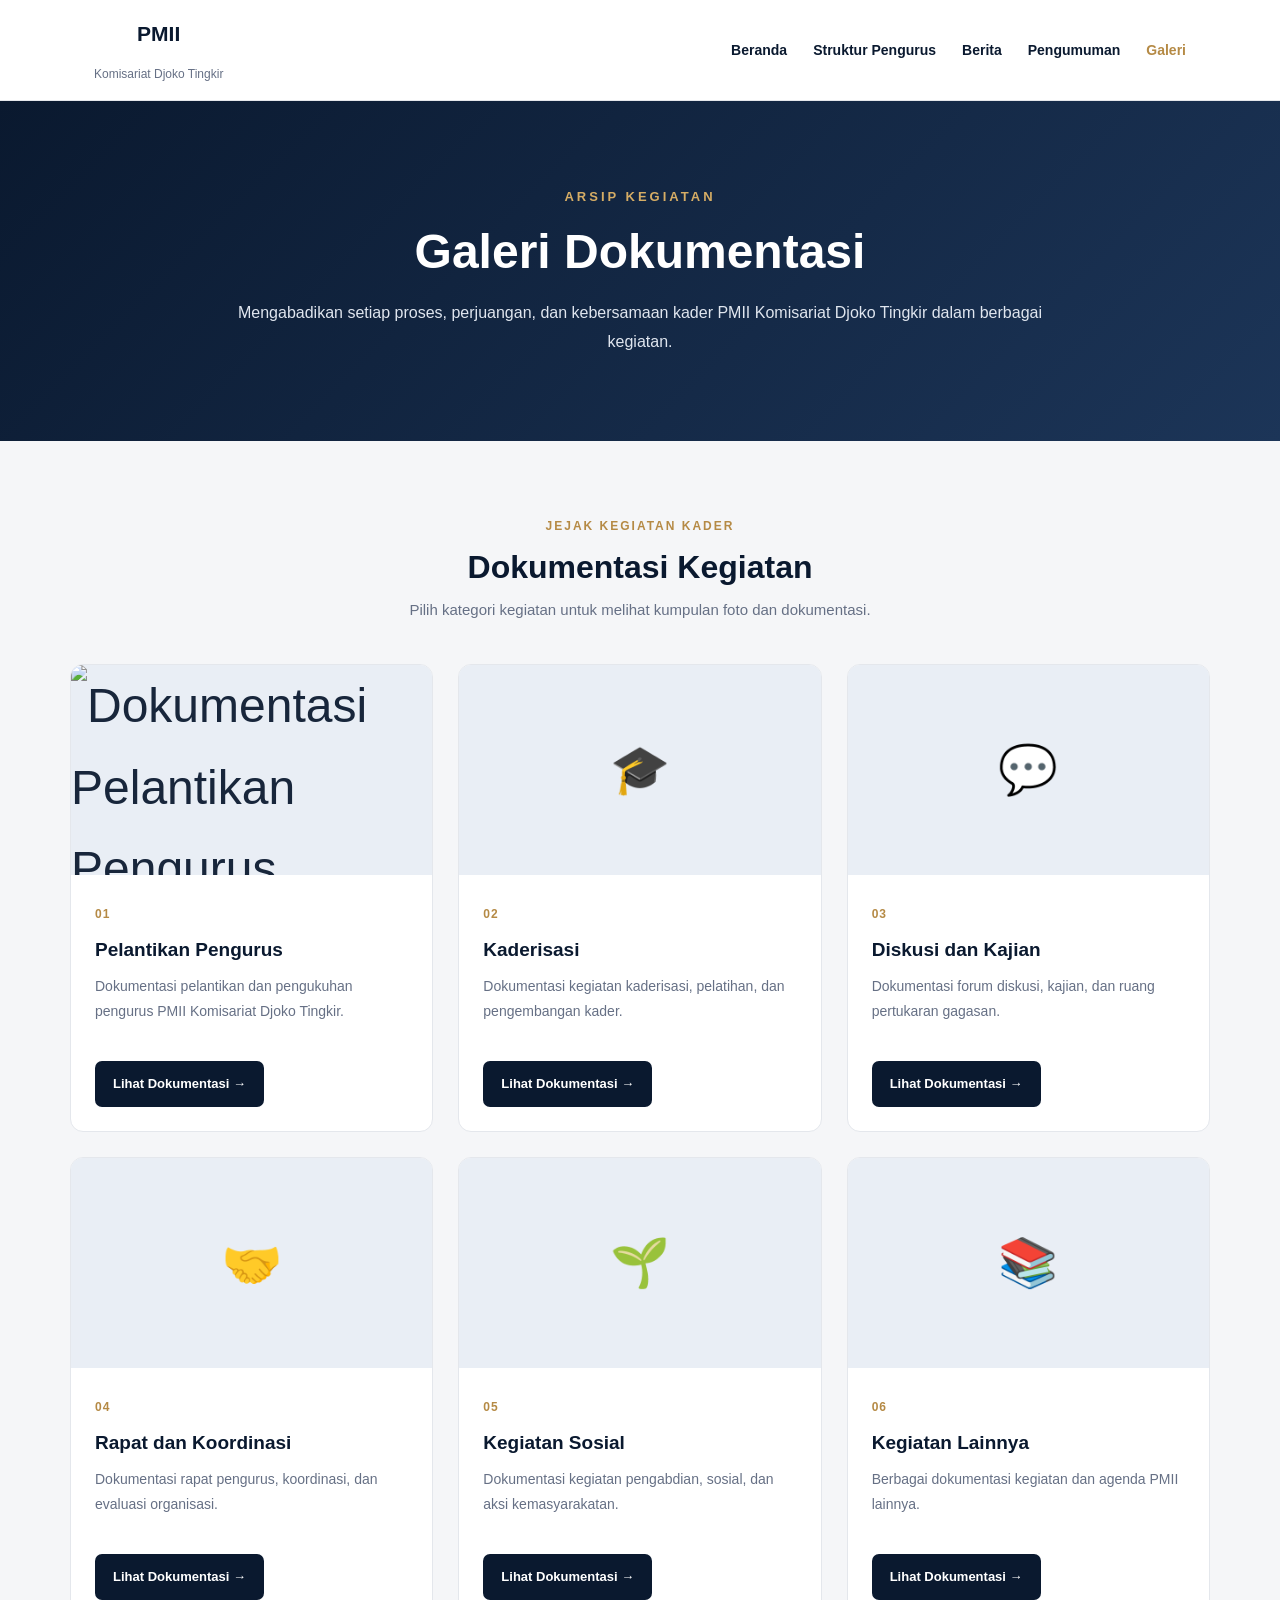
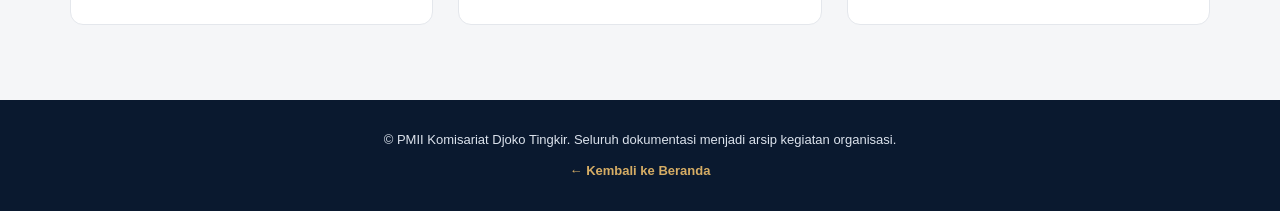
==== galeri.html @ 6774fbcf "Add files via upload" ====
<!DOCTYPE html>
<html lang="id">
<head>
    <meta charset="UTF-8">
    <meta name="viewport" content="width=device-width, initial-scale=1.0">
    <meta name="description" content="Galeri dokumentasi kegiatan PMII Komisariat Djoko Tingkir.">
    <title>Galeri Dokumentasi | PMII Komisariat Djoko Tingkir</title>
    <link rel="stylesheet" href="style.css">
</head>
<body>

    <!-- HEADER -->
    <header class="site-header">
        <div class="container gallery-nav">
            <a href="index.html" class="brand">
                <span>PMII</span>
                <small>Komisariat Djoko Tingkir</small>
            </a>

            <button class="menu-toggle" type="button"
                aria-label="Buka menu" aria-expanded="false"
                aria-controls="menu-utama">
                ☰
            </button>

            <nav>
                <ul id="menu-utama">
                    <li><a href="index.html">Beranda</a></li>
                    <li><a href="index.html#struktur">Struktur Pengurus</a></li>
                    <li><a href="index.html#berita">Berita</a></li>
                    <li><a href="index.html#pengumuman">Pengumuman</a></li>
                    <li><a href="galeri.html" aria-current="page">Galeri</a></li>
                </ul>
            </nav>
        </div>
    </header>

    <!-- JUDUL HALAMAN -->
    <main>
        <section class="gallery-hero">
            <div class="container">
                <p class="gallery-label">ARSIP KEGIATAN</p>
                <h1>Galeri Dokumentasi</h1>
                <p>
                    Mengabadikan setiap proses, perjuangan, dan kebersamaan
                    kader PMII Komisariat Djoko Tingkir dalam berbagai kegiatan.
                </p>
            </div>
        </section>

        <!-- KATEGORI DOKUMENTASI -->
        <section class="gallery-section">
            <div class="container">
                <div class="gallery-heading">
                    <p class="gallery-label">JEJAK KEGIATAN KADER</p>
                    <h2>Dokumentasi Kegiatan</h2>
                    <p>
                        Pilih kategori kegiatan untuk melihat kumpulan
                        foto dan dokumentasi.
                    </p>
                </div>

                <div class="gallery-grid">

                    <article class="gallery-card">
                        <div class="gallery-icon">
    <img src="pelantikan.jpg" alt="Dokumentasi Pelantikan Pengurus">
</div>
                        <div class="gallery-card-content">
                            <span class="gallery-number">01</span>
                            <h3>Pelantikan Pengurus</h3>
                            <p>
                                Dokumentasi pelantikan dan pengukuhan
                                pengurus PMII Komisariat Djoko Tingkir.
                            </p>
                            <a href="https://drive.google.com/drive/folders/1qahFMvMuas-PYK-uY-qvSS8xqk5XzZW-"
                               class="gallery-button" target="_blank"
                               rel="noopener noreferrer">
                                Lihat Dokumentasi →
                            </a>
                        </div>
                    </article>

                    <article class="gallery-card">
                        <div class="gallery-icon">🎓</div>
                        <div class="gallery-card-content">
                            <span class="gallery-number">02</span>
                            <h3>Kaderisasi</h3>
                            <p>
                                Dokumentasi kegiatan kaderisasi,
                                pelatihan, dan pengembangan kader.
                            </p>
                            <a href="LINK_GOOGLE_DRIVE_KADERISASI"
                               class="gallery-button" target="_blank"
                               rel="noopener noreferrer">
                                Lihat Dokumentasi →
                            </a>
                        </div>
                    </article>

                    <article class="gallery-card">
                        <div class="gallery-icon">💬</div>
                        <div class="gallery-card-content">
                            <span class="gallery-number">03</span>
                            <h3>Diskusi dan Kajian</h3>
                            <p>
                                Dokumentasi forum diskusi, kajian,
                                dan ruang pertukaran gagasan.
                            </p>
                            <a href="LINK_GOOGLE_DRIVE_DISKUSI"
                               class="gallery-button" target="_blank"
                               rel="noopener noreferrer">
                                Lihat Dokumentasi →
                            </a>
                        </div>
                    </article>

                    <article class="gallery-card">
                        <div class="gallery-icon">🤝</div>
                        <div class="gallery-card-content">
                            <span class="gallery-number">04</span>
                            <h3>Rapat dan Koordinasi</h3>
                            <p>
                                Dokumentasi rapat pengurus,
                                koordinasi, dan evaluasi organisasi.
                            </p>
                            <a href="LINK_GOOGLE_DRIVE_RAPAT"
                               class="gallery-button" target="_blank"
                               rel="noopener noreferrer">
                                Lihat Dokumentasi →
                            </a>
                        </div>
                    </article>

                    <article class="gallery-card">
                        <div class="gallery-icon">🌱</div>
                        <div class="gallery-card-content">
                            <span class="gallery-number">05</span>
                            <h3>Kegiatan Sosial</h3>
                            <p>
                                Dokumentasi kegiatan pengabdian,
                                sosial, dan aksi kemasyarakatan.
                            </p>
                            <a href="LINK_GOOGLE_DRIVE_SOSIAL"
                               class="gallery-button" target="_blank"
                               rel="noopener noreferrer">
                                Lihat Dokumentasi →
                            </a>
                        </div>
                    </article>

                    <article class="gallery-card">
                        <div class="gallery-icon">📚</div>
                        <div class="gallery-card-content">
                            <span class="gallery-number">06</span>
                            <h3>Kegiatan Lainnya</h3>
                            <p>
                                Berbagai dokumentasi kegiatan
                                dan agenda PMII lainnya.
                            </p>
                            <a href="LINK_GOOGLE_DRIVE_LAINNYA"
                               class="gallery-button" target="_blank"
                               rel="noopener noreferrer">
                                Lihat Dokumentasi →
                            </a>
                        </div>
                    </article>

                </div>
            </div>
        </section>
    </main>

    <!-- FOOTER -->
    <footer class="gallery-footer">
        <div class="container">
            <p>
                © <span id="current-year"></span>
                PMII Komisariat Djoko Tingkir.
                Seluruh dokumentasi menjadi arsip kegiatan organisasi.
            </p>
            <a href="index.html">← Kembali ke Beranda</a>
        </div>
    </footer>

    <script src="script.js"></script>
</body>
</html>
---- style.css ----
/* ==========================================
   01. VARIABEL DESAIN
   UBAH WARNA, FONT, DAN LEBAR KONTEN DI SINI
   ========================================== */
:root {
  --navy: #0a192f;
  --navy-soft: #112240;
  --navy-light: #1d3557;

  --white: #ffffff;
  --background: #f8fafc;
  --text: #18263b;
  --text-muted: #5f6c7d;
  --border: #e2e8f0;

  --amber: #f59e0b;
  --amber-dark: #a95c05;
  --amber-light: #fff5df;

  --radius-small: 10px;
  --radius-medium: 18px;
  --radius-large: 28px;

  --shadow-card: 0 12px 35px rgb(10 25 47 / 6%);
  --shadow-hover: 0 20px 45px rgb(10 25 47 / 12%);

  --container-width: 1200px;
  --header-height: 88px;
}

/* ==========================================
   02. RESET DAN ATURAN GLOBAL
   ========================================== */
*,
*::before,
*::after {
  box-sizing: border-box;
}

html {
  scroll-behavior: smooth;
  scroll-padding-top: calc(var(--header-height) + 20px);
}

body {
  margin: 0;
  font-family: "Plus Jakarta Sans", Arial, sans-serif;
  font-size: 16px;
  line-height: 1.7;
  color: var(--text);
  background: var(--white);
  overflow-wrap: break-word;
}

h1,
h2,
h3,
h4,
p,
ul {
  margin: 0;
}

h1,
h2,
h3,
h4 {
  line-height: 1.25;
}

a {
  color: inherit;
  text-decoration: none;
}

button {
  font: inherit;
}

img {
  display: block;
  max-width: 100%;
}

img[hidden] {
  display: none;
}

button,
a,
summary {
  -webkit-tap-highlight-color: transparent;
}

button,
summary {
  cursor: pointer;
}

::selection {
  color: var(--navy);
  background: #fde4ab;
}

:focus-visible {
  outline: 3px solid var(--amber);
  outline-offset: 5px;
}

.container {
  width: min(var(--container-width), calc(100% - 48px));
  margin-inline: auto;
}

.section {
  padding-block: 100px;
}

.section-light {
  background: var(--background);
}

.eyebrow {
  display: block;
  margin-bottom: 14px;
  color: var(--amber-dark);
  font-size: 0.73rem;
  font-weight: 800;
  letter-spacing: 0.16em;
  line-height: 1.6;
  text-transform: uppercase;
}

.eyebrow-light {
  color: #fbc66e;
}

.section-heading {
  display: flex;
  align-items: flex-end;
  justify-content: space-between;
  gap: 40px;
  margin-bottom: 28px;
}

.section-heading > div {
  flex: 1 1 52%;
  min-width: 0;
}

.section-heading h2,
.announcement-intro h2 {
  color: var(--navy);
  font-size: clamp(1.8rem, 3.4vw, 2.65rem);
  font-weight: 800;
  letter-spacing: -0.055em;
}

.section-heading > p {
  flex: 1 1 40%;
  max-width: 440px;
  color: var(--text-muted);
  font-size: 0.94rem;
}

.skip-link {
  position: fixed;
  top: 12px;
  left: 12px;
  z-index: 1000;
  padding: 12px 18px;
  border-radius: 8px;
  color: var(--navy);
  background: var(--amber);
  font-weight: 800;
  transform: translateY(-180%);
}

.skip-link:focus {
  transform: translateY(0);
}

/* ==========================================
   03. NAVBAR
   ========================================== */
.site-header {
  position: sticky;
  top: 0;
  z-index: 100;
  border-bottom: 1px solid var(--border);
  background: rgb(255 255 255 / 96%);
  backdrop-filter: blur(16px);
}

.navbar {
  position: relative;
  display: flex;
  align-items: center;
  justify-content: space-between;
  gap: 24px;
  min-height: var(--header-height);
}

.brand {
  display: inline-flex;
  align-items: center;
  gap: 12px;
  flex-shrink: 0;
}

.brand-logo {
  display: grid;
  place-items: center;
  flex: 0 0 auto;
  width: 48px;
  height: 48px;
  border: 1px solid rgb(245 158 11 / 45%);
  border-radius: 14px;
  color: var(--amber);
  background: var(--navy);
  font-size: 1rem;
  font-weight: 800;
  letter-spacing: -0.06em;
}

.brand-text {
  display: flex;
  flex-direction: column;
  gap: 2px;
  line-height: 1.4;
}

.brand-text strong {
  color: var(--navy);
  font-size: 1rem;
  font-weight: 800;
  letter-spacing: 0.1em;
}

.brand-text > span {
  color: var(--text-muted);
  font-size: 0.74rem;
  font-weight: 600;
}

.main-nav {
  display: flex;
  align-items: center;
  gap: 26px;
}

.main-nav a {
  padding-block: 10px;
  color: var(--text-muted);
  font-size: 0.82rem;
  font-weight: 700;
  transition: color 180ms ease;
}

.main-nav a:hover {
  color: var(--amber-dark);
}

.main-nav .nav-highlight {
  padding: 10px 16px;
  border: 1px solid var(--border);
  border-radius: 9px;
  color: var(--navy);
}

.main-nav .nav-highlight:hover {
  border-color: var(--amber);
  background: var(--amber-light);
}

.menu-toggle {
  display: none;
  align-items: center;
  justify-content: center;
  flex-direction: column;
  gap: 5px;
  flex-shrink: 0;
  width: 44px;
  height: 44px;
  padding: 10px;
  border: 1px solid var(--border);
  border-radius: 10px;
  color: var(--navy);
  background: var(--white);
}

.menu-toggle span {
  width: 20px;
  height: 2px;
  border-radius: 2px;
  background: currentColor;
  transition: transform 180ms ease, opacity 180ms ease;
}

.menu-toggle[aria-expanded="true"] span:nth-child(1) {
  transform: translateY(7px) rotate(45deg);
}

.menu-toggle[aria-expanded="true"] span:nth-child(2) {
  opacity: 0;
}

.menu-toggle[aria-expanded="true"] span:nth-child(3) {
  transform: translateY(-7px) rotate(-45deg);
}

/* ==========================================
   04. HERO / BERANDA
   ========================================== */
.hero {
  position: relative;
  isolation: isolate;
  overflow: hidden;
  color: var(--white);
  background:
    radial-gradient(
      ellipse at 88% 10%,
      rgb(48 81 130 / 38%),
      transparent 50%
    ),
    linear-gradient(125deg, var(--navy), var(--navy-soft));
}

.hero-decoration {
  position: absolute;
  inset: 0;
  z-index: -1;
  pointer-events: none;
  opacity: 0.35;
  background-image:
    linear-gradient(rgb(255 255 255 / 4%) 1px, transparent 1px),
    linear-gradient(90deg, rgb(255 255 255 / 4%) 1px, transparent 1px);
  background-size: 64px 64px;
  mask-image: linear-gradient(to right, transparent, #000);
}

.hero-layout {
  display: grid;
  grid-template-columns: 1.25fr 0.85fr;
  align-items: center;
  gap: 64px;
  padding-top: 90px;
  padding-bottom: 80px;
}

.hero-content {
  min-width: 0;
}

.hero h1 {
  max-width: 750px;
  font-size: clamp(2.3rem, 4.4vw, 4rem);
  font-weight: 800;
  line-height: 1.15;
  letter-spacing: -0.06em;
}

.hero h1 > span {
  display: block;
  margin-top: 10px;
  color: #f7c56c;
}

.hero-description {
  max-width: 590px;
  margin-top: 26px;
  color: #c2cede;
  font-size: 1rem;
  line-height: 1.9;
}

.hero-actions {
  display: flex;
  flex-wrap: wrap;
  gap: 14px;
  margin-top: 34px;
}

.button {
  display: inline-flex;
  align-items: center;
  justify-content: center;
  gap: 16px;
  min-height: 50px;
  padding: 13px 20px;
  border: 1px solid transparent;
  border-radius: 10px;
  font-size: 0.83rem;
  font-weight: 800;
  line-height: 1.5;
  text-align: center;
  transition:
    transform 180ms ease,
    background 180ms ease,
    border-color 180ms ease;
}

.button:hover {
  transform: translateY(-3px);
}

.button-primary {
  color: var(--navy);
  background: var(--amber);
}

.button-primary:hover {
  background: #fbb437;
}

.button-outline {
  border-color: #53647d;
  color: var(--white);
  background: transparent;
}

.button-outline:hover {
  border-color: #a6b7cd;
  background: rgb(255 255 255 / 5%);
}

.hero-note {
  display: flex;
  align-items: center;
  gap: 10px;
  margin-top: 28px;
  color: #aebed2;
  font-size: 0.76rem;
}

.status-dot {
  width: 7px;
  height: 7px;
  flex: 0 0 auto;
  border-radius: 50%;
  background: var(--amber);
  box-shadow: 0 0 0 5px rgb(245 158 11 / 10%);
}

.hero-panel {
  min-width: 0;
  padding: 30px;
  border: 1px solid #354766;
  border-radius: var(--radius-large);
  background:
    linear-gradient(145deg, rgb(255 255 255 / 7%), rgb(255 255 255 / 2%));
  box-shadow: 0 25px 70px rgb(0 0 0 / 15%);
}

.panel-top {
  display: flex;
  align-items: center;
  justify-content: space-between;
  gap: 12px;
  margin-bottom: 28px;
}

.panel-icon {
  display: grid;
  place-items: center;
  width: 50px;
  height: 50px;
  border-radius: 14px;
  color: #ffd58c;
  background: rgb(245 158 11 / 12%);
  font-weight: 800;
}

.small-badge {
  padding: 6px 9px;
  border: 1px solid #4b5b73;
  border-radius: 99px;
  color: #c4d1e2;
  font-size: 0.57rem;
  font-weight: 700;
  letter-spacing: 0.11em;
}

.hero-panel h2 {
  max-width: 340px;
  font-size: clamp(1.4rem, 2.3vw, 1.9rem);
  letter-spacing: -0.04em;
}

.hero-panel > p {
  margin-top: 16px;
  color: #bdcadd;
  font-size: 0.88rem;
}

.spotlight-link {
  display: block;
  margin-top: 28px;
  padding: 20px;
  border-left: 3px solid var(--amber);
  border-radius: 0 12px 12px 0;
  background: rgb(10 25 47 / 52%);
  transition: background 180ms ease;
}

.spotlight-link:hover {
  background: rgb(10 25 47 / 80%);
}

.spotlight-label {
  display: block;
  margin-bottom: 10px;
  color: #f7c56c;
  font-size: 0.61rem;
  font-weight: 800;
  letter-spacing: 0.13em;
}

.spotlight-link strong {
  display: block;
  font-size: 1rem;
  line-height: 1.6;
}

.spotlight-bottom {
  display: flex;
  align-items: center;
  justify-content: space-between;
  gap: 10px;
  margin-top: 18px;
  color: #bdcadd;
  font-size: 0.74rem;
}

.panel-bottom {
  display: flex;
  align-items: center;
  gap: 18px;
  margin-top: 26px;
  color: #aebed2;
  font-size: 0.67rem;
}

.panel-line {
  flex: 1;
  height: 1px;
  background: #41516b;
}

.hero-bottom {
  display: flex;
  justify-content: space-between;
  flex-wrap: wrap;
  gap: 20px;
  padding-block: 25px;
  border-top: 1px solid #30425f;
  color: #aabbd2;
  font-size: 0.65rem;
  font-weight: 700;
  letter-spacing: 0.14em;
}

/* ==========================================
   05. STRUKTUR KEPENGURUSAN
   Desktop: 5 kolom.
   Tablet: 3 kolom.
   Mobile: 2 kolom, lalu 1 pada layar sangat kecil.
   ========================================== */
.section-caption {
  display: flex;
  align-items: center;
  gap: 12px;
  margin-bottom: 32px;
  color: var(--text-muted);
  font-size: 0.79rem;
}

.accent-line {
  width: 34px;
  height: 3px;
  flex: 0 0 auto;
  border-radius: 5px;
  background: var(--amber);
}

.management-grid {
  display: grid;
  grid-template-columns: repeat(5, minmax(0, 1fr));
  gap: 22px;
}

.person-card {
  min-width: 0;
  overflow: hidden;
  border: 1px solid var(--border);
  border-radius: var(--radius-medium);
  background: var(--white);
  box-shadow: var(--shadow-card);
  transition: transform 200ms ease, box-shadow 200ms ease;
}

.person-card:hover {
  transform: translateY(-6px);
  box-shadow: var(--shadow-hover);
}

.person-photo {
  position: relative;
  aspect-ratio: 4 / 5;
  overflow: hidden;
  background:
    radial-gradient(circle at 25% 15%, #dce7f3, transparent 60%),
    linear-gradient(145deg, #e5edf5, #c6d5e5);
}

.photo-fallback {
  position: absolute;
  inset: 0;
  display: grid;
  place-items: center;
  color: #6a809b;
  font-size: clamp(2rem, 4vw, 3.5rem);
  font-weight: 800;
  letter-spacing: -0.07em;
}

.person-photo img {
  position: relative;
  width: 100%;
  height: 100%;
  object-fit: cover;
  object-position: center top;
  transition: transform 400ms ease;
}

.person-card:hover .person-photo img {
  transform: scale(1.035);
}

.person-number {
  position: absolute;
  bottom: 12px;
  left: 12px;
  display: grid;
  place-items: center;
  width: 31px;
  height: 31px;
  border-radius: 8px;
  color: var(--white);
  background: var(--navy);
  font-size: 0.7rem;
  font-weight: 800;
}

.person-info {
  padding: 19px 16px 22px;
}

.person-role {
  margin-bottom: 8px;
  color: var(--amber-dark);
  font-size: 0.7rem;
  font-weight: 800;
}

.person-info h3 {
  color: var(--navy);
  font-size: 0.94rem;
  font-weight: 800;
  line-height: 1.5;
  overflow-wrap: anywhere;
}

/* ==========================================
   06. BERITA DAN ARTIKEL
   ========================================== */
.editor-note {
  margin-bottom: 28px;
  padding: 12px 16px;
  border-left: 3px solid var(--amber);
  border-radius: 0 8px 8px 0;
  color: #765021;
  background: #fff8eb;
  font-size: 0.8rem;
}

.news-grid {
  display: grid;
  grid-template-columns: repeat(3, minmax(0, 1fr));
  align-items: start;
  gap: 26px;
}

.news-card {
  min-width: 0;
  overflow: hidden;
  border: 1px solid var(--border);
  border-radius: var(--radius-medium);
  background: var(--white);
  box-shadow: var(--shadow-card);
  transition: box-shadow 200ms ease;
}

.news-card:hover {
  box-shadow: var(--shadow-hover);
}

.news-image {
  position: relative;
  aspect-ratio: 16 / 10;
  overflow: hidden;
  background:
    linear-gradient(130deg, rgb(245 158 11 / 9%), transparent),
    linear-gradient(145deg, #203a5c, #112240);
}

.news-image-fallback {
  position: absolute;
  inset: 0;
  display: grid;
  place-items: center;
  padding: 20px;
  color: #b8c9e0;
  font-size: 0.9rem;
  font-weight: 800;
  letter-spacing: 0.18em;
  text-align: center;
}

.news-image img {
  position: relative;
  width: 100%;
  height: 100%;
  object-fit: cover;
  transition: transform 400ms ease;
}

.news-card:hover .news-image img {
  transform: scale(1.04);
}

.image-category {
  position: absolute;
  bottom: 16px;
  left: 18px;
  padding: 5px 11px;
  border-radius: 6px;
  color: var(--navy);
  background: var(--white);
  font-size: 0.67rem;
  font-weight: 800;
}

.news-body {
  padding: 24px;
}

.news-body > time {
  display: block;
  margin-bottom: 12px;
  color: var(--text-muted);
  font-size: 0.72rem;
  font-weight: 600;
}

.news-body h3 {
  color: var(--navy);
  font-size: 1.16rem;
  font-weight: 800;
  line-height: 1.5;
  letter-spacing: -0.035em;
}

.news-excerpt {
  margin-top: 14px;
  color: var(--text-muted);
  font-size: 0.86rem;
  line-height: 1.8;
}

.article-details {
  margin-top: 22px;
  border-top: 1px solid var(--border);
}

.article-details > summary {
  display: flex;
  align-items: center;
  justify-content: space-between;
  gap: 12px;
  padding-top: 18px;
  color: var(--amber-dark);
  font-size: 0.8rem;
  font-weight: 800;
  list-style: none;
}

.article-details > summary::-webkit-details-marker {
  display: none;
}

.article-details > summary > span {
  font-size: 1.2rem;
  transition: transform 180ms ease;
}

.article-details[open] > summary > span {
  transform: rotate(45deg);
}

.article-content {
  padding-top: 18px;
  color: var(--text-muted);
  font-size: 0.86rem;
}

.article-content p + p {
  margin-top: 14px;
}

/* ==========================================
   07. PENGUMUMAN
   ========================================== */
.section-announcements {
  border-top: 1px solid var(--border);
  background:
    radial-gradient(ellipse at 0 100%, #fff4df, transparent 45%),
    var(--background);
}

.announcement-layout {
  display: grid;
  grid-template-columns: 0.8fr 1.3fr;
  align-items: start;
  gap: 70px;
}

.announcement-intro > p {
  margin-top: 22px;
  color: var(--text-muted);
  font-size: 0.95rem;
}

.info-note {
  display: flex;
  align-items: flex-start;
  gap: 13px;
  margin-top: 28px;
  padding: 18px;
  border: 1px solid #f0dfbd;
  border-radius: 12px;
  background: #fffaf0;
}

.info-symbol {
  display: grid;
  place-items: center;
  width: 24px;
  height: 24px;
  flex: 0 0 auto;
  border: 1px solid #b57925;
  border-radius: 50%;
  color: #8a5815;
  font-size: 0.83rem;
  font-weight: 800;
}

.info-note p {
  color: #785b32;
  font-size: 0.78rem;
  line-height: 1.8;
}

.announcement-board {
  min-width: 0;
  overflow: hidden;
  border: 1px solid var(--border);
  border-radius: var(--radius-medium);
  background: var(--white);
  box-shadow: var(--shadow-card);
}

.board-heading {
  display: flex;
  align-items: center;
  justify-content: space-between;
  gap: 15px;
  padding: 22px 26px;
  border-bottom: 1px solid var(--border);
}

.board-heading h3 {
  color: var(--navy);
  font-size: 1rem;
  font-weight: 800;
}

.board-status {
  color: var(--text-muted);
  font-size: 0.68rem;
  white-space: nowrap;
}

.announcement-list {
  padding: 0;
  list-style: none;
}

.announcement-list > li + li {
  border-top: 1px solid var(--border);
}

.announcement-item {
  display: flex;
  align-items: flex-start;
  gap: 20px;
  padding: 26px;
}

.date-box {
  display: flex;
  flex-direction: column;
  align-items: center;
  flex: 0 0 64px;
  padding: 10px 6px;
  border: 1px solid var(--border);
  border-radius: 11px;
  background: var(--background);
  line-height: 1.3;
}

.date-box span:nth-child(1) {
  color: var(--navy);
  font-size: 1.45rem;
  font-weight: 800;
}

.date-box span:nth-child(2) {
  margin-top: 4px;
  color: var(--amber-dark);
  font-size: 0.63rem;
  font-weight: 800;
  letter-spacing: 0.09em;
}

.date-box span:nth-child(3) {
  margin-top: 4px;
  color: var(--text-muted);
  font-size: 0.6rem;
}

.announcement-copy {
  min-width: 0;
}

.badge {
  display: inline-block;
  margin-bottom: 9px;
  padding: 3px 9px;
  border-radius: 5px;
  font-size: 0.62rem;
  font-weight: 800;
}

.badge-important {
  color: #925006;
  background: #fff0cf;
}

.badge-info {
  color: #284f83;
  background: #eaf1fb;
}

.badge-agenda {
  color: #356552;
  background: #e9f5ef;
}

.announcement-copy h4 {
  color: var(--navy);
  font-size: 0.98rem;
  font-weight: 800;
  line-height: 1.5;
}

.announcement-copy > p,
.announcement-details p {
  margin-top: 9px;
  color: var(--text-muted);
  font-size: 0.81rem;
  line-height: 1.8;
}

.announcement-details {
  margin-top: 12px;
}

.announcement-details summary {
  width: fit-content;
  color: var(--amber-dark);
  font-size: 0.76rem;
  font-weight: 800;
}

/* ==========================================
   08. FOOTER
   ========================================== */
.site-footer {
  padding-top: 68px;
  color: #bcc9db;
  background: var(--navy);
}

.footer-grid {
  display: grid;
  grid-template-columns: 1.4fr 0.7fr 1fr 0.9fr;
  gap: 40px;
  padding-bottom: 55px;
}

.footer-brand .brand-logo {
  border-color: #495268;
  background: var(--navy-soft);
}

.footer-brand .brand-text strong {
  color: var(--white);
}

.footer-brand .brand-text > span {
  color: #b4c3d7;
}

.footer-about > p {
  max-width: 330px;
  margin-top: 22px;
  color: #aabbd0;
  font-size: 0.82rem;
  line-height: 1.9;
}

.footer-column h2 {
  margin-bottom: 21px;
  color: var(--white);
  font-size: 0.86rem;
  font-weight: 800;
}

.footer-column nav {
  display: flex;
  flex-direction: column;
  align-items: flex-start;
  gap: 11px;
}

.footer-column nav a,
.footer-column address,
.social-note {
  color: #aabbd0;
  font-size: 0.79rem;
}

.footer-column nav a:hover,
.footer-bottom a:hover {
  color: #f7c56c;
}

.footer-column address {
  font-style: normal;
  line-height: 1.9;
}

.footer-column address p + p {
  margin-top: 10px;
}

.social-note {
  margin-bottom: 15px;
  line-height: 1.8;
}

.social-list {
  display: flex;
  flex-direction: column;
  align-items: flex-start;
  gap: 10px;
}

.social-link {
  display: inline-flex;
  align-items: center;
  gap: 8px;
  padding: 7px 11px;
  border: 1px solid #34455f;
  border-radius: 7px;
  color: #d9e3ef;
  font-size: 0.74rem;
}

a.social-link:hover {
  border-color: var(--amber);
  color: #f7c56c;
}

.social-pending {
  color: #aabbd0;
}

.footer-bottom {
  display: flex;
  align-items: center;
  justify-content: space-between;
  gap: 20px;
  padding-block: 23px;
  border-top: 1px solid #283b57;
  color: #aabbd0;
  font-size: 0.71rem;
}

.footer-bottom a {
  display: inline-flex;
  align-items: center;
  gap: 10px;
  flex-shrink: 0;
}

/* ==========================================
   09. RESPONSIF — LAPTOP KECIL / TABLET BESAR
   ========================================== */
@media (max-width: 1100px) {
  .main-nav {
    gap: 18px;
  }

  .hero-layout {
    gap: 36px;
  }

  .hero-panel {
    padding: 24px;
  }

  .management-grid {
    grid-template-columns: repeat(3, minmax(0, 1fr));
  }

  .announcement-layout {
    gap: 36px;
  }

  .footer-grid {
    grid-template-columns: 1.2fr 0.8fr;
    gap: 40px 60px;
  }
}

/* ==========================================
   10. RESPONSIF — TABLET DAN NAVBAR MOBILE
   ========================================== */
@media (max-width: 860px) {
  :root {
    --header-height: 78px;
  }

  .section {
    padding-block: 76px;
  }

  .navbar {
    flex-wrap: wrap;
    gap: 0;
    padding-block: 14px;
  }

  /* Tanpa JS, menu tetap tampil dan bisa digunakan. */
  .main-nav {
    width: 100%;
    flex-direction: column;
    align-items: stretch;
    gap: 4px;
    padding-top: 16px;
  }

  .main-nav a {
    padding: 12px 14px;
    border-radius: 8px;
  }

  .main-nav a:hover {
    background: var(--background);
  }

  .main-nav .nav-highlight {
    margin-top: 3px;
  }

  /* Dengan JS, menu menjadi hamburger dropdown. */
  .js-enabled .menu-toggle {
    display: inline-flex;
  }

  .js-enabled .main-nav {
    position: absolute;
    top: calc(100% + 8px);
    right: 0;
    left: 0;
    display: none;
    width: auto;
    padding: 14px;
    border: 1px solid var(--border);
    border-radius: 14px;
    background: var(--white);
    box-shadow: var(--shadow-hover);
  }

  .js-enabled .main-nav.is-open {
    display: flex;
  }

  .hero-layout {
    grid-template-columns: 1fr;
    gap: 40px;
    padding-top: 64px;
    padding-bottom: 55px;
  }

  .hero h1 {
    max-width: 700px;
    font-size: clamp(2.4rem, 6.5vw, 3.8rem);
  }

  .hero-description {
    max-width: 660px;
  }

  .hero-panel {
    max-width: 650px;
    padding: 28px;
  }

  .hero-panel h2 {
    max-width: none;
  }

  .hero-bottom {
    justify-content: flex-start;
    gap: 15px 30px;
  }

  .section-heading {
    flex-direction: column;
    align-items: flex-start;
    gap: 18px;
  }

  .section-heading > p {
    max-width: 640px;
  }

  .news-grid {
    grid-template-columns: repeat(2, minmax(0, 1fr));
  }

  .announcement-layout {
    grid-template-columns: 1fr;
    gap: 32px;
  }

  .announcement-intro {
    max-width: 650px;
  }
}

/* ==========================================
   11. RESPONSIF — HP
   ========================================== */
@media (max-width: 600px) {
  .container {
    width: calc(100% - 36px);
  }

  .section {
    padding-block: 60px;
  }

  .brand {
    gap: 9px;
  }

  .brand-logo {
    width: 42px;
    height: 42px;
    border-radius: 12px;
    font-size: 0.9rem;
  }

  .brand-text strong {
    font-size: 0.87rem;
  }

  .brand-text > span {
    font-size: 0.64rem;
  }

  .hero-layout {
    padding-top: 48px;
    padding-bottom: 42px;
  }

  .eyebrow {
    font-size: 0.64rem;
    letter-spacing: 0.12em;
  }

  .hero h1 {
    font-size: clamp(2rem, 8.3vw, 2.9rem);
  }

  .hero-description {
    margin-top: 22px;
    font-size: 0.9rem;
  }

  .hero-actions {
    gap: 11px;
    margin-top: 27px;
  }

  .button {
    padding-inline: 16px;
    font-size: 0.77rem;
  }

  .hero-note {
    align-items: flex-start;
    font-size: 0.7rem;
  }

  .status-dot {
    margin-top: 6px;
  }

  .hero-panel {
    padding: 23px;
    border-radius: 20px;
  }

  .hero-panel h2 {
    font-size: 1.5rem;
  }

  .hero-bottom {
    display: grid;
    grid-template-columns: repeat(2, minmax(0, 1fr));
    gap: 14px;
    padding-block: 22px;
    font-size: 0.54rem;
    letter-spacing: 0.08em;
  }

  .section-heading h2,
  .announcement-intro h2 {
    font-size: 1.85rem;
  }

  .section-heading > p {
    font-size: 0.87rem;
  }

  .section-caption {
    align-items: flex-start;
    font-size: 0.73rem;
  }

  .accent-line {
    margin-top: 9px;
  }

  .management-grid {
    grid-template-columns: repeat(2, minmax(0, 1fr));
    gap: 14px;
  }

  .person-card {
    border-radius: 13px;
  }

  .person-info {
    padding: 15px 12px 18px;
  }

  .person-role {
    font-size: 0.65rem;
  }

  .person-info h3 {
    font-size: 0.83rem;
  }

  .person-number {
    bottom: 9px;
    left: 9px;
    width: 27px;
    height: 27px;
    font-size: 0.64rem;
  }

  .news-grid {
    grid-template-columns: 1fr;
    gap: 24px;
  }

  .news-body {
    padding: 22px;
  }

  .news-body h3 {
    font-size: 1.12rem;
  }

  .editor-note {
    font-size: 0.74rem;
  }

  .board-heading {
    padding: 20px;
  }

  .board-heading h3 {
    font-size: 0.9rem;
  }

  .board-status {
    font-size: 0.62rem;
  }

  .announcement-item {
    gap: 14px;
    padding: 22px 18px;
  }

  .date-box {
    flex-basis: 54px;
  }

  .announcement-copy h4 {
    font-size: 0.9rem;
  }

  .announcement-copy > p,
  .announcement-details p {
    font-size: 0.77rem;
  }

  .site-footer {
    padding-top: 50px;
  }

  .footer-grid {
    grid-template-columns: 1fr;
    gap: 32px;
    padding-bottom: 38px;
  }

  .footer-about > p {
    max-width: 450px;
  }

  .footer-column h2 {
    margin-bottom: 14px;
  }

  .footer-bottom {
    flex-direction: column;
    align-items: flex-start;
    gap: 13px;
    font-size: 0.67rem;
  }
}

/* ==========================================
   12. LAYAR SANGAT KECIL
   ========================================== */
@media (max-width: 360px) {
  .container {
    width: calc(100% - 28px);
  }

  .brand-text > span {
    max-width: 165px;
    font-size: 0.6rem;
  }

  .hero-actions {
    flex-direction: column;
    align-items: stretch;
  }

  .management-grid {
    grid-template-columns: 1fr;
  }

  .person-photo {
    aspect-ratio: 1 / 1;
  }

  .panel-top {
    flex-wrap: wrap;
  }

  .announcement-item {
    gap: 11px;
    padding-inline: 14px;
  }
}

/* ==========================================
   13. AKSESIBILITAS GERAKAN
   ========================================== */
@media (prefers-reduced-motion: reduce) {
  html {
    scroll-behavior: auto;
  }

  *,
  *::before,
  *::after {
    animation-duration: 0.01ms !important;
    animation-iteration-count: 1 !important;
    transition-duration: 0.01ms !important;
  }
}

/* ==========================================
   14. TAMPILAN CETAK
   ========================================== */
@media print {
  .site-header {
    position: static;
  }

  .menu-toggle,
  .main-nav,
  .hero-actions,
  .hero-decoration,
  .hero-panel,
  .hero-bottom,
  .skip-link,
  .footer-bottom a {
    display: none !important;
  }

  .hero,
  .site-footer {
    color: #000;
    background: #fff;
  }

  .hero h1,
  .hero h1 > span,
  .hero-description,
  .hero-note,
  .footer-brand .brand-text strong,
  .footer-brand .brand-text > span,
  .footer-column h2 {
    color: #000;
  }

  .hero-layout,
  .announcement-layout {
    display: block;
  }

  .hero-layout,
  .section {
    padding-block: 25px;
  }

  .management-grid {
    grid-template-columns: repeat(3, minmax(0, 1fr));
  }

  .news-grid {
    grid-template-columns: 1fr;
  }

  .person-card,
  .news-card,
  .announcement-item {
    break-inside: avoid;
    box-shadow: none;
  }
}

/* ==================================================
   PMII KOMISARIAT DJOKO TINGKIR
   GALERI DOKUMENTASI - NAVY & GOLD
================================================== */

/* DASAR HALAMAN */
body {
    margin: 0;
}

/* HEADER DAN NAVIGASI */
.site-header {
    background: #ffffff;
    border-bottom: 1px solid #e5e7eb;
    position: relative;
    z-index: 100;
}

.gallery-nav {
    max-width: 1140px;
    margin: 0 auto;
    padding: 16px 24px;
    display: flex;
    align-items: center;
    justify-content: space-between;
    gap: 25px;
}

.gallery-nav .brand {
    display: flex;
    flex-direction: column;
    color: #0A192F;
    text-decoration: none;
    font-weight: 800;
    font-size: 21px;
}

.gallery-nav .brand small {
    font-size: 12px;
    font-weight: 400;
    color: #667085;
}

.gallery-nav nav ul {
    display: flex;
    align-items: center;
    gap: 26px;
    list-style: none;
    margin: 0;
    padding: 0;
}

.gallery-nav nav li {
    margin: 0;
    padding: 0;
}

.gallery-nav nav a {
    color: #0A192F;
    text-decoration: none;
    font-size: 14px;
    font-weight: 600;
    transition: color 0.2s ease;
}

.gallery-nav nav a:hover,
.gallery-nav nav a[aria-current="page"] {
    color: #B58A45;
}

/* BAGIAN JUDUL GALERI */
.gallery-hero {
    background: linear-gradient(135deg, #0A192F, #1C3558);
    color: #ffffff;
    text-align: center;
    padding: 85px 20px;
}

.gallery-hero .container {
    max-width: 850px;
    margin: 0 auto;
}

.gallery-hero .gallery-label {
    color: #D6AD65;
    font-size: 13px;
    font-weight: 700;
    letter-spacing: 3px;
    margin-bottom: 15px;
}

.gallery-hero h1 {
    color: #ffffff;
    font-size: clamp(32px, 5vw, 48px);
    margin: 0 0 18px;
    line-height: 1.2;
}

.gallery-hero p:not(.gallery-label) {
    color: #e0e6ef;
    font-size: 16px;
    line-height: 1.8;
    margin: 0 auto;
}

/* BAGIAN KATEGORI */
.gallery-section {
    background: #F5F6F8;
    padding: 75px 20px;
}

.gallery-section .container {
    max-width: 1140px;
    margin: 0 auto;
}

.gallery-heading {
    text-align: center;
    margin-bottom: 42px;
}

.gallery-heading .gallery-label {
    color: #B58A45;
    font-size: 12px;
    font-weight: 700;
    letter-spacing: 2px;
}

.gallery-heading h2 {
    color: #0A192F;
    font-size: 32px;
    margin: 10px 0;
}

.gallery-heading > p:last-child {
    color: #667085;
    font-size: 15px;
    line-height: 1.7;
}

/* SUSUNAN KARTU */
.gallery-grid {
    display: grid;
    grid-template-columns: repeat(3, minmax(0, 1fr));
    gap: 25px;
}

.gallery-card {
    background: #ffffff;
    border: 1px solid #e4e7ec;
    border-radius: 13px;
    overflow: hidden;
    transition: transform 0.25s ease,
                box-shadow 0.25s ease;
}

.gallery-card:hover {
    transform: translateY(-6px);
    box-shadow: 0 12px 28px rgba(10, 25, 47, 0.12);
}

/* IKON KATEGORI */
.gallery-icon {
    min-height: 145px;
    display: flex;
    align-items: center;
    justify-content: center;
    background: #E9EEF5;
    font-size: 48px;
}

/* ISI KARTU */
.gallery-card-content {
    padding: 24px;
}

.gallery-number {
    color: #B58A45;
    font-size: 12px;
    font-weight: 800;
    letter-spacing: 1px;
}

.gallery-card h3 {
    color: #0A192F;
    font-size: 19px;
    margin: 12px 0;
}

.gallery-card p {
    color: #667085;
    font-size: 14px;
    line-height: 1.8;
    min-height: 75px;
}

/* TOMBOL DOKUMENTASI */
.gallery-button {
    display: inline-block;
    margin-top: 12px;
    padding: 12px 18px;
    border-radius: 7px;
    background: #0A192F;
    color: #ffffff;
    text-decoration: none;
    font-size: 13px;
    font-weight: 600;
    transition: background 0.2s ease;
}

.gallery-button:hover {
    background: #B58A45;
    color: #ffffff;
}

/* FOOTER */
.gallery-footer {
    background: #0A192F;
    color: #ffffff;
    padding: 28px 20px;
    text-align: center;
}

.gallery-footer .container {
    max-width: 1140px;
    margin: 0 auto;
}

.gallery-footer p {
    font-size: 13px;
    line-height: 1.8;
    color: #dce3ed;
}

.gallery-footer a {
    display: inline-block;
    margin-top: 8px;
    color: #D6AD65;
    text-decoration: none;
    font-size: 13px;
    font-weight: 600;
}

.gallery-footer a:hover {
    text-decoration: underline;
}

/* RESPONSIVE TABLET */
@media (max-width: 900px) {
    .gallery-grid {
        grid-template-columns: repeat(2, minmax(0, 1fr));
    }

    .gallery-nav {
        flex-wrap: wrap;
    }

    .gallery-nav nav ul {
        gap: 16px;
        flex-wrap: wrap;
    }
}

/* RESPONSIVE HP */
@media (max-width: 600px) {
    .gallery-nav {
        padding: 15px 18px;
        align-items: flex-start;
        flex-direction: column;
    }

    .gallery-nav nav {
        width: 100%;
    }

    .gallery-nav nav ul {
        gap: 12px 18px;
        flex-wrap: wrap;
    }

    .gallery-nav nav a {
        font-size: 13px;
    }

    .gallery-hero {
        padding: 60px 18px;
    }

    .gallery-section {
        padding: 50px 16px;
    }

    .gallery-heading h2 {
        font-size: 26px;
    }

    .gallery-grid {
        grid-template-columns: 1fr;
    }

    .gallery-card p {
        min-height: auto;
    }
}

/* FOTO DOKUMENTASI GALERI */

.gallery-icon {
    width: 100%;
    height: 210px;
    min-height: 210px;
    padding: 0;
    overflow: hidden;
    background: #E9EEF5;
}

.gallery-icon img {
    width: 100%;
    height: 100%;
    display: block;
    object-fit: cover;
    object-position: center;
    transition: transform 0.4s ease;
}

.gallery-card:hover .gallery-icon img {
    transform: scale(1.05);
}
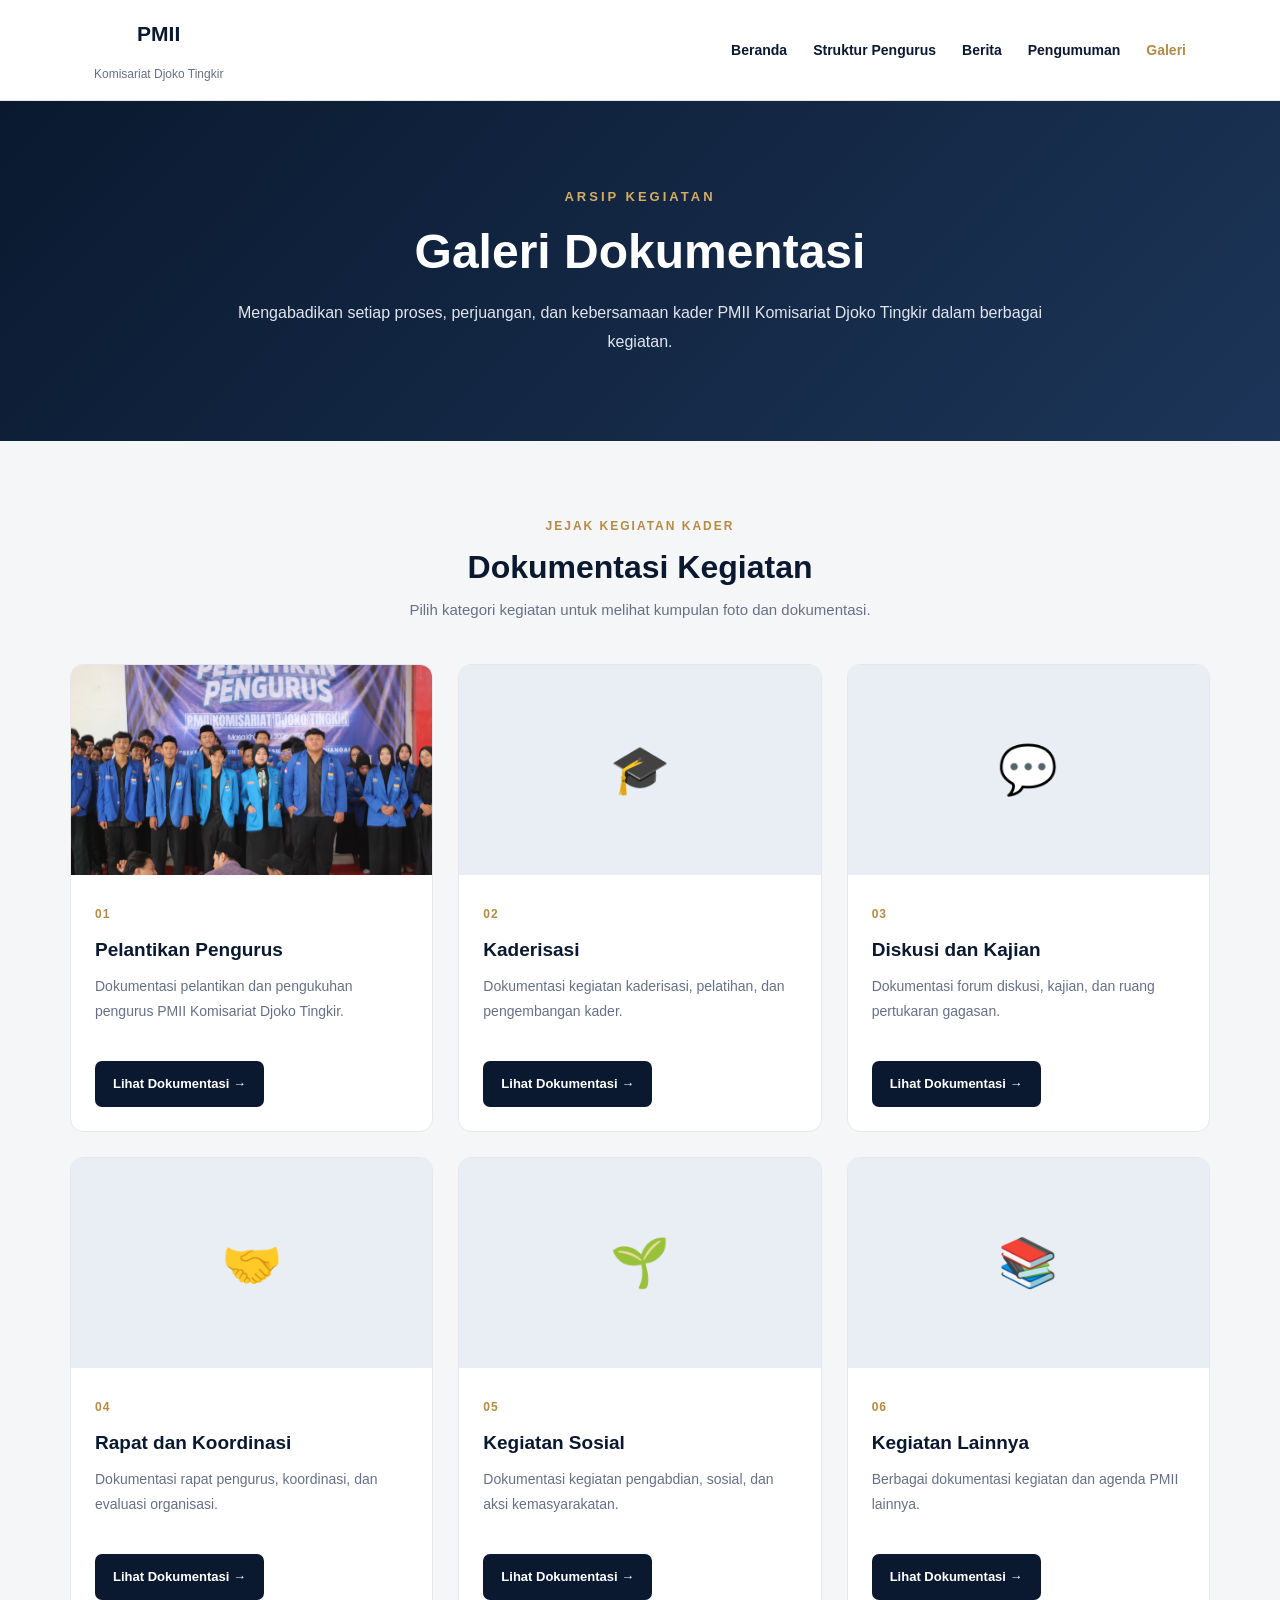
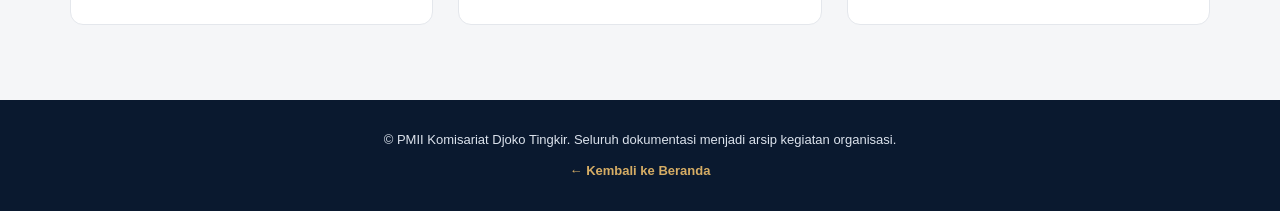
==== commit 50c7cde5: "Add files via upload" ====
--- a/galeri.html
+++ b/galeri.html
@@ -65,7 +65,7 @@
 
                     <article class="gallery-card">
                         <div class="gallery-icon">
-    <img src="pelantikan.jpg" alt="Dokumentasi Pelantikan Pengurus">
+    <img src="pelantikan.JPG" alt="Dokumentasi Pelantikan Pengurus">
 </div>
                         <div class="gallery-card-content">
                             <span class="gallery-number">01</span>
